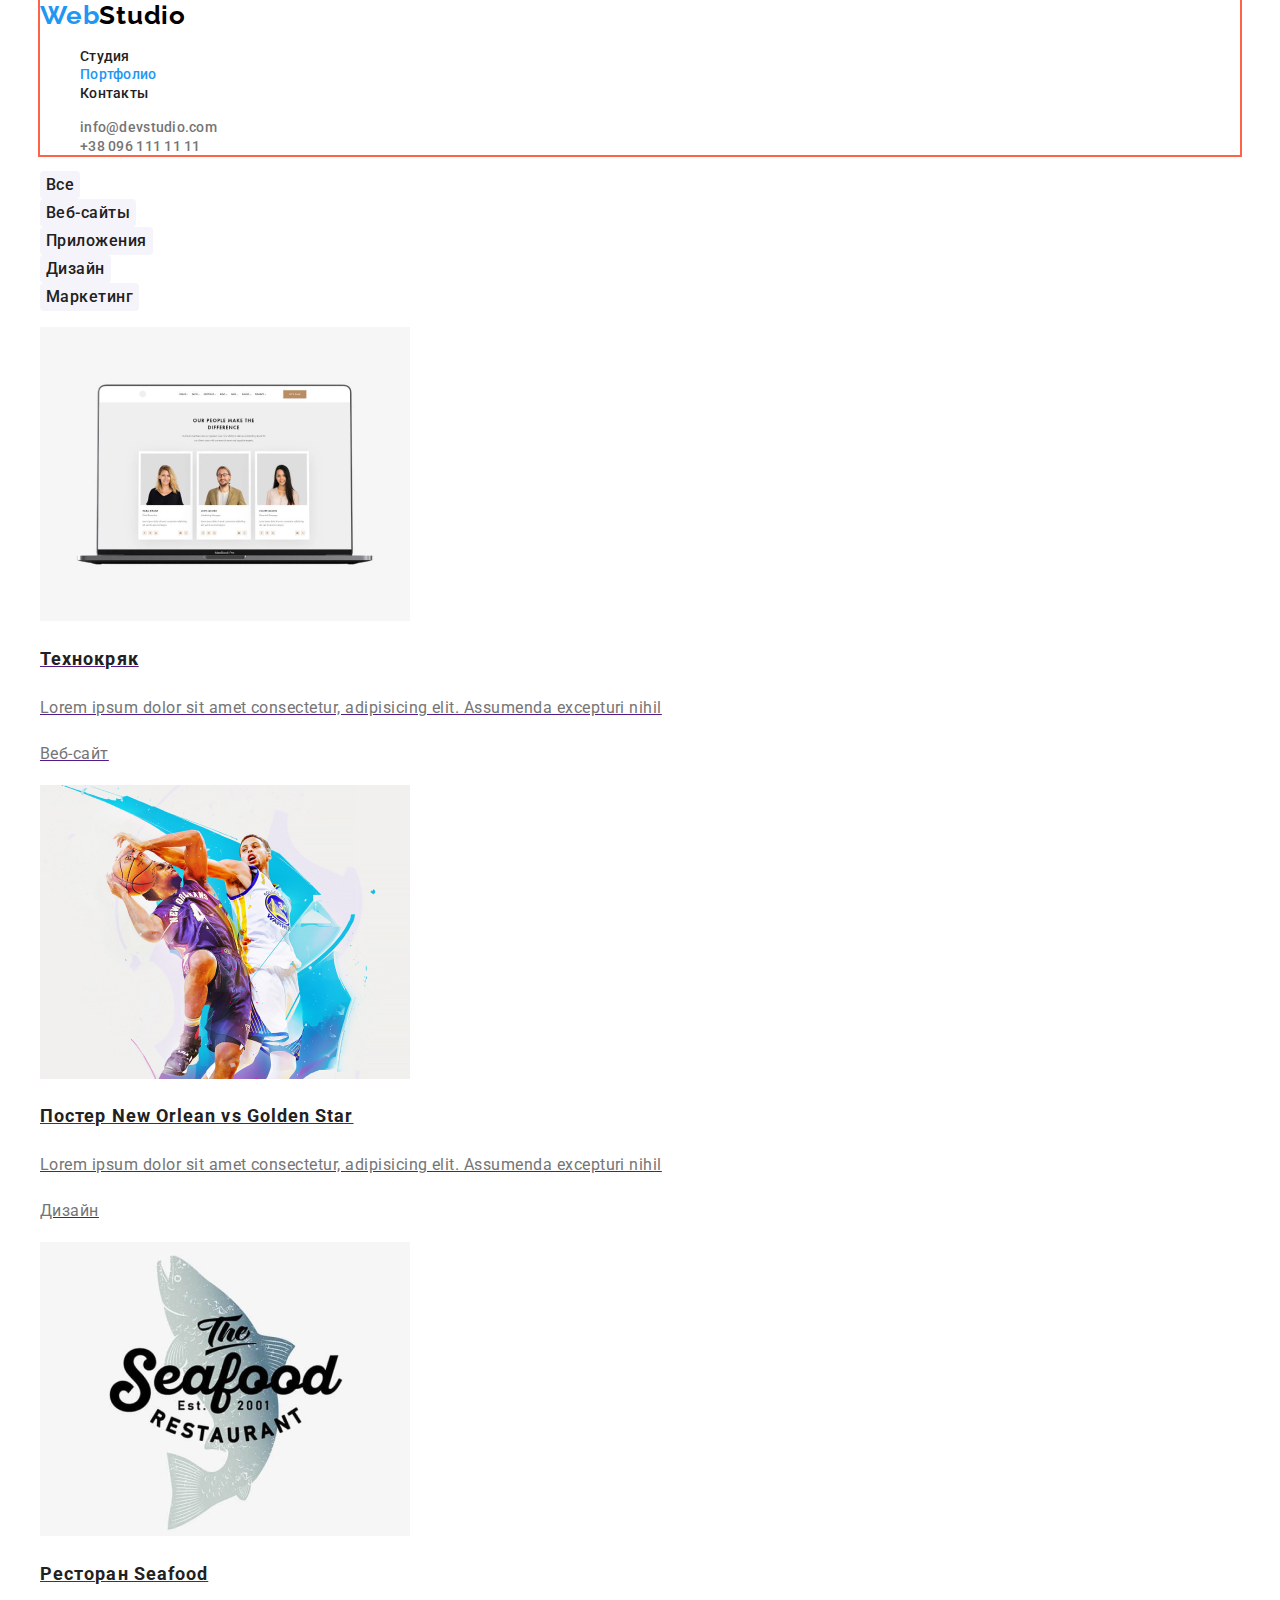
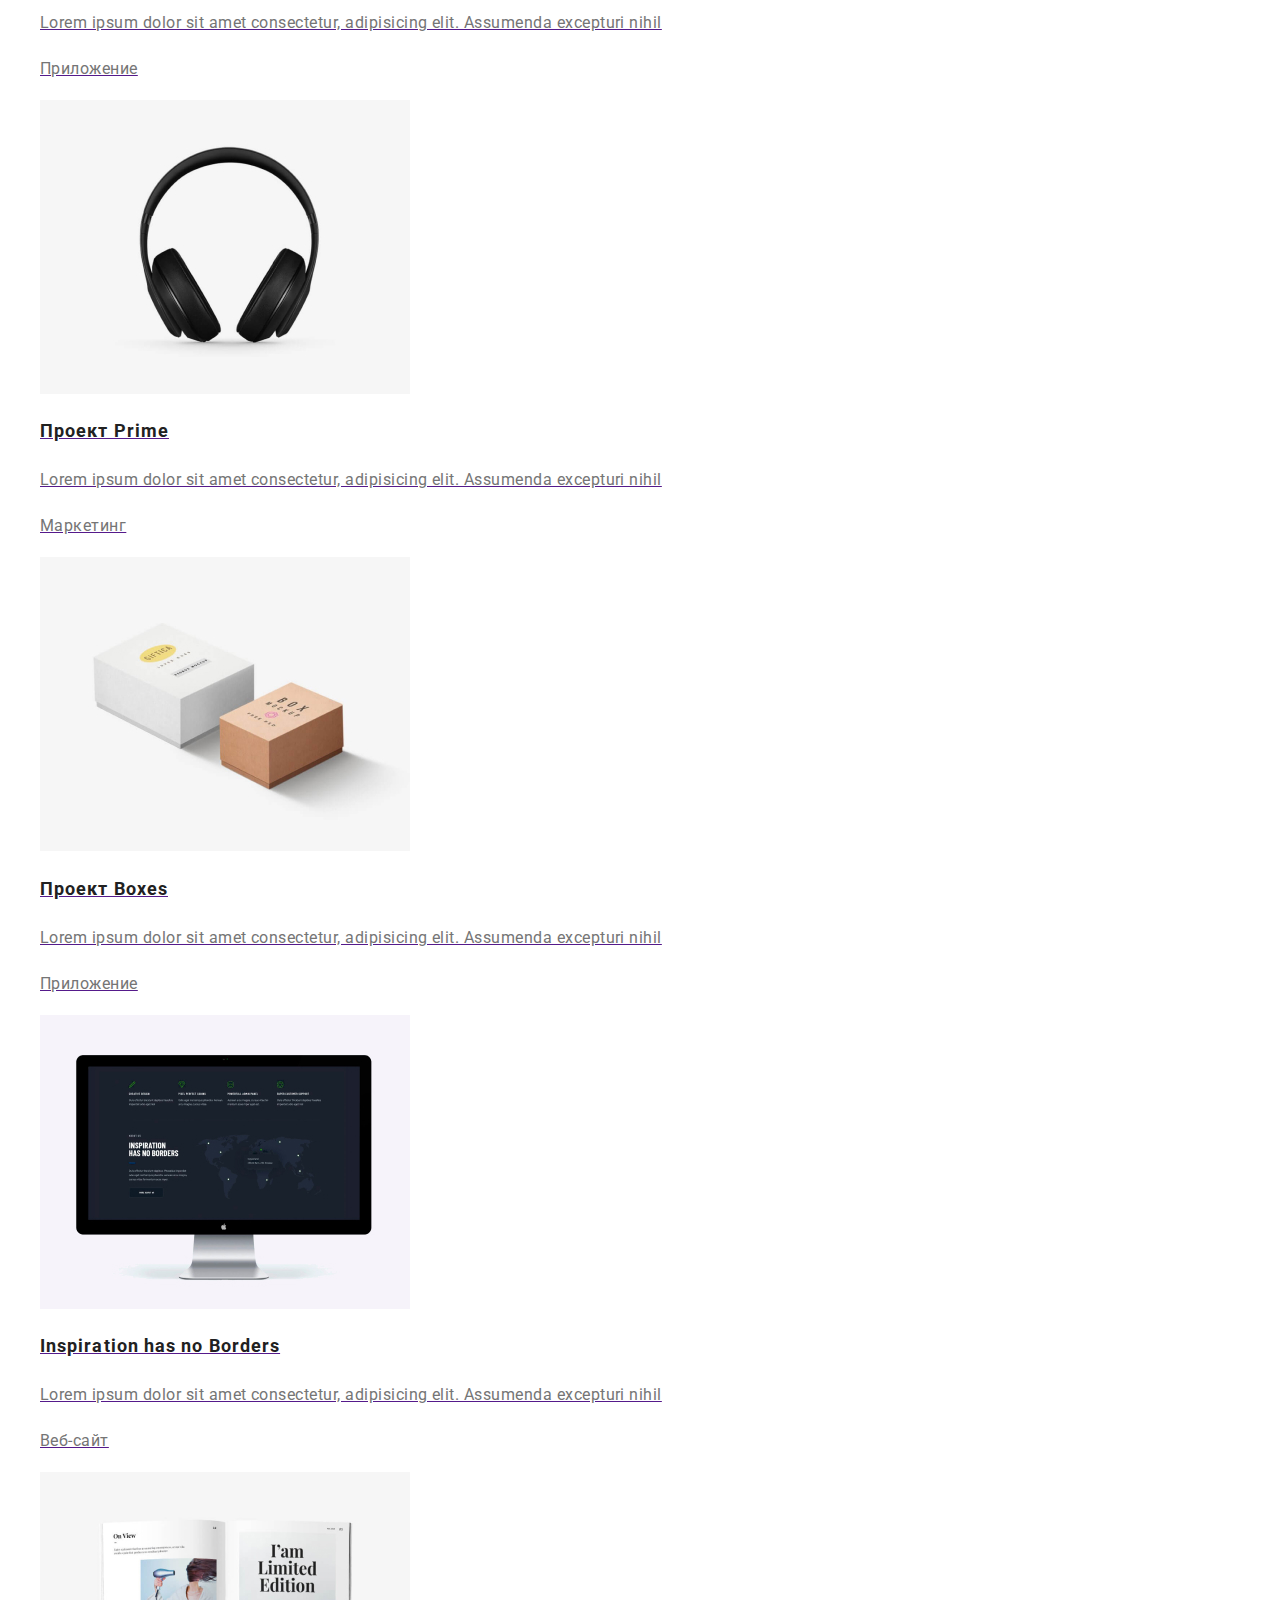
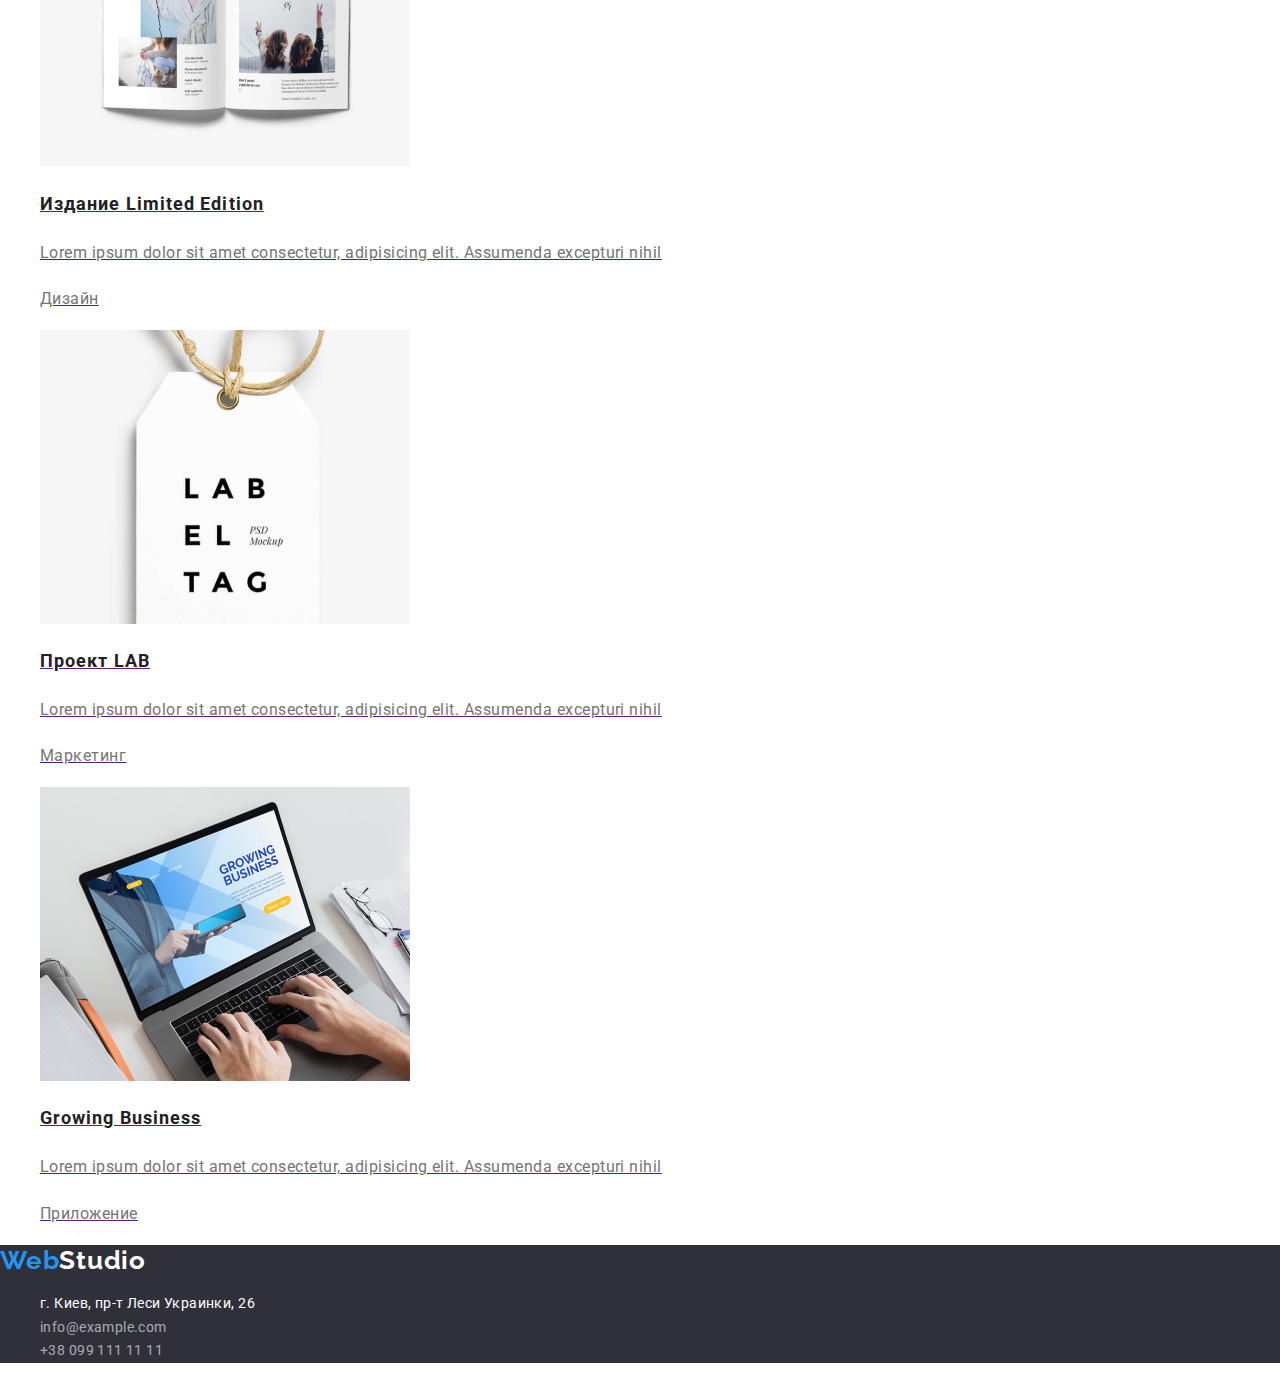
==== portfolio.html @ da09a13f "working" ====
<!DOCTYPE html>
<html lang="ru">
  <head>
    <meta charset="UTF-8" />
    <meta http-equiv="X-UA-Compatible" content="IE=edge" />
    <meta name="viewport" content="width=device-width, initial-scale=1.0" />
    <title>Document</title>
    <link rel="preconnect" href="https://fonts.googleapis.com">
    <link rel="preconnect" href="https://fonts.gstatic.com" crossorigin>
    <link href="https://fonts.googleapis.com/css2?family=Raleway:wght@700&family=Roboto:wght@400;500;700;900&display=swap" rel="stylesheet">
    <link rel="stylesheet" href="https://cdnjs.cloudflare.com/ajax/libs/modern-normalize/1.1.0/modern-normalize.min.css" />
    <link rel="stylesheet" href="./css/styles.css" />
  </head>
  <body>
    <!--Header-->
    <header class="page-header">
      <div class="container">
        <!--page navigation-->
        <nav class="navigation">
          <a href="#" lang="en" class="logo link list">Web<span class="logo-dark">Studio</span></a>
          <ul class="nav-list list">
            <li class="nav-item">
              <a class="nav-link link" href="./index.html">Студия</a>
            </li>
            <li class="nav-item">
              <a class="nav-link link-active link" href="./portfolio.html">Портфолио</a>
            </li>
            <li class="nav-item">
              <a class="nav-link link" href="#">Контакты</a>
            </li>
          </ul>
        </nav>
        <!--contacts info -->
        <ul class="header-contacts list">
          <li>
            <a class="header-link-mail link" href="mailto:info@devstudio.com">info@devstudio.com</a>
          </li>
          <li>
            <a class="header-link-phone link" href="tel:+380961111111">+38 096 111 11 11</a>
          </li>
        </ul>
      </div>
    </header>
    <main>
      <!-- Section filtr -->
      <section class="section-filter">
        <h1 hidden>Filter</h1>
        <ul class="filter-list list">
          <li>
            <button class="filter-btn" type="button">Все</button>
          </li>
          <li>
            <button class="filter-btn" type="button">Веб-сайты</button>
          </li>
          <li>
            <button class="filter-btn" type="button">Приложения</button>
          </li>
          <li>
            <button class="filter-btn" type="button">Дизайн</button>
          </li>
          <li>
            <button class="filter-btn" type="button">Маркетинг</button>
          </li>
        </ul>
        <!-- CONTENT -->
        <ul class="content-list list">
          <li class="content-item">
            <a href="">
              <img
              class="content-img"
              src="./images/./portfolio_img/technokriak_1.jpg"
              alt="Фото веб-сайта технокряк"
            />
            <h2 class="content-title">Технокряк</h2>
            <p class="content-text">Lorem ipsum dolor sit amet consectetur, adipisicing elit. Assumenda excepturi nihil</p>
            <p class="content-text">Веб-сайт</p>
            </a>
          </li>
          <li class="content-item">
            <a href="">
              <img
              class="content-img"
              src="./images/./portfolio_img/poster_new_oll_2.jpg"
              alt="Постер New Orlean vs Golden Sta"
            />
            <h2 class="content-title">Постер New Orlean vs Golden Star</h2>
            <p class="content-text">Lorem ipsum dolor sit amet consectetur, adipisicing elit. Assumenda excepturi nihil</p>
            <p class="content-text">Дизайн</p>
            </a>
          </li>
          <li class="content-item">
            <a href="">
              <img
              class="content-img"
              src="./images/./portfolio_img/seafood_3.jpg"
              alt="Ресторан Seafood"
            />
            <h2 class="content-title">Ресторан Seafood</h2>
            <p class="content-text">Lorem ipsum dolor sit amet consectetur, adipisicing elit. Assumenda excepturi nihil</p>
            <p class="content-text">Приложение</p>
            </a>
          </li>
          <li class="content-item">
            <a href="">
              <img
              class="content-img"
              src="./images/./portfolio_img/prime_4.jpg"
              alt="Фотография наушников"
            />
            <h2 class="content-title">Проект Prime</h2>
            <p class="content-text">Lorem ipsum dolor sit amet consectetur, adipisicing elit. Assumenda excepturi nihil</p>
            <p class="content-text">Маркетинг</p>
            </a>
          </li>
          <li class="content-item">
            <a href="">
              <img
              class="content-img"
              src="./images/./portfolio_img/boxes_5.jpg"
              alt="Фото коробок с надписями"
            />
            <h2 class="content-title">Проект Boxes</h2>
            <p class="content-text">Lorem ipsum dolor sit amet consectetur, adipisicing elit. Assumenda excepturi nihil</p>
            <p class="content-text">Приложение</p>
            </a>
          </li>
          <li class="content-item">
            <a href="">
              <img
              class="content-img"
              src="./images/./portfolio_img/no_borders_6.jpg"
              alt="Фото монитора"
            />
            <h2 class="content-title">Inspiration has no Borders</h2>
            <p class="content-text">Lorem ipsum dolor sit amet consectetur, adipisicing elit. Assumenda excepturi nihil</p>
            <p class="content-text">Веб-сайт</p>
            </a>
          </li>
          <li class="content-item">
            <a href="">
              <img
              class="content-img"
              src="./images/./portfolio_img/limied_editon7.jpg"
              alt="Фото открытой книги"
            />
            <h2 class="content-title">Издание Limited Edition</h2>
            <p class="content-text">Lorem ipsum dolor sit amet consectetur, adipisicing elit. Assumenda excepturi nihil</p>
            <p class="content-text">Дизайн</p>
            </a>
          </li>
          <li class="content-item">
            <a href="">
              <img
              class="content-img"
              src="./images/./portfolio_img/lab_8.jpg"
              alt="Фотография этикетки"
            />
            <h2 class="content-title">Проект LAB</h2>
            <p class="content-text">Lorem ipsum dolor sit amet consectetur, adipisicing elit. Assumenda excepturi nihil</p>
            <p class="content-text">Маркетинг</p>
            </a>
          </li>
          <li class="content-item">
            <a href="">
              <img
              class="content-img"
              src="./images/./portfolio_img/grow_bisn_9.jpg"
              alt="Фото открытого планшета"
            />
            <h2 class="content-title">Growing Business</h2>
            <p class="content-text">Lorem ipsum dolor sit amet consectetur, adipisicing elit. Assumenda excepturi nihil</p>
            <p class="content-text">Приложение</p>
            </a>
          </li>
        </ul>
      </section>
    </main>
    <!--Footer-->
    <footer class="page-footer">
      <a href="#" class="logo link list">Web<span class="logo-light">Studio</span></a>
      <address class="footer-addr">
        <ul class="footer-list list">
          <li class="footer-item">
            <a
              class="footer-link-location link"
              href="https://goo.gl/maps/vdUjSE2Tv6SdJSwDA"
              target="_blank"
              rel="noopener noreferrer"
              >г. Киев, пр-т Леси Украинки, 26
            </a>
          </li>
          <li class="footer-item">
            <a class="footer-link link" href="mailto:info@example.com">info@example.com</a>
          </li>
          <li class="footer-item">
            <a class="footer-link link" href="tel:+380991111111">+38 099 111 11 11</a>
          </li>
        </ul>
      </address>
    </footer>
  </body>
</html>
---- css/styles.css ----
/* цвет остовного текста color: #757575; */
/* вторичныу цвет текста color: #212121; */
/* color: #FFFFFF; */
/* акцент  color: #2196F3;*/
/* hover change #188CE8; */
/* background: #E5E5E5; */
/* second background lite: #F5F4FA; 
logo color dark color: #000000;
section background dark: #2F303A;
*/
:root{
    --primary-font-family:'Roboto', sans-serif;
    --secondary-font-family:'Raleway', sans-serif;
    --primary-font-weight: 400;
    --secondary-font-weight: 700;
    --accent-color: #2196F3;
    --btn-other-color: #188CE8;
    --main-p-color: #757575;
    --main-h-color:#212121;
    --main-white-color:#FFFFFF;
    --logo-dark-color:#000000;
    --main-bg-lite-color:#F5F4FA;
    --main-bg-dark-color:#2F303A;
    --box-shadow-filter:0px 3px 1px rgba(0, 0, 0, 0.1), 0px 1px 2px rgba(0, 0, 0, 0.08), 0px 2px 2px rgba(0, 0, 0, 0.12);
    --footer-link-col:rgba(255, 255, 255, 0.6);
    --hero-btn-box-shadow:rgba(0, 0, 0, 0.15);
    --primary-letter-spacing: 0.03em;
    --secondary-letter-spacing: 0.06em;

}

.list {
    list-style: none;
}

.link {
    text-decoration: none;
}
body{
    font-family:var(--primary-font-family);
    background-color: var(--main-white-color);
    color: var(--main-p-color);
}

/* ========================== HEADER================================ */
.container{
    width: 1200px;
    margin-left: auto;
    margin-right: auto;
    outline: 2px solid tomato;
}
.logo {
    font-family: var(--secondary-font-family);
    font-weight: var(--secondary-font-weight);
    font-size: 26px;
    line-height: 1.19;
    letter-spacing: var(--primary-letter-spacing);
    color: var(--accent-color);
}
.logo-dark {
    color: var(--logo-dark-color);
}
.nav-link, 
.header-link-phone,
.header-link-mail{
    font-weight: 500;
    font-size: 14px;
    line-height: 1.14;
    letter-spacing: 0.02em;
    color: var(--main-h-color);
}
.header-link-phone,
.header-link-mail{
    color: var(--main-p-color);
}
.nav-link:hover, 
.header-link-phone:hover, 
.header-link-mail:hover,
.nav-link:focus,
.header-link-phone:focus,
.header-link-mail:focus{
    color: var(--accent-color);
}


.link-active {
    color: var(--accent-color);
}

/* =================== /HEADER ================================= */

/* ======================== Section MAIN ========================= */
.hero {
    background: var(--main-bg-dark-color);
}
.main-title {
    font-weight: 900;
    font-size: 44px;
    line-height: 1.36;
    text-align: center;
    letter-spacing: var(--secondary-letter-spacing);
    text-transform: uppercase;
    color: var(--main-white-color);
}
.button{
    display: inline-block;
    min-width: 200px;
    font-family: inherit;
    font-weight: var(--secondary-font-weight);
    font-size: 16px;
    line-height: 1.88;
    cursor: pointer;
    display: flex;
    align-items: center;
    text-align: center;
    letter-spacing: var(--secondary-letter-spacing);
    box-shadow: var(--hero-btn-box-shadow);
    color: var(--main-white-color);
    background-color: var(--accent-color);
    border-radius: 4px;
    padding: 10px 32px;
    
}
.button:hover {
    background-color: var(--btn-other-color);
    color: var(--main-white-color);
}
/* ===================== /MAIN ====================================== */

/* =========================== FEATURES ============================== */
.feature-title{
    font-weight: var(--secondary-font-weight);
    font-size: 14px;
    line-height: 1.14;
    letter-spacing: var(--primary-letter-spacing);
    text-transform: uppercase;
    color: var(--main-h-color);
}
.feature-text,
.footer-link,
.footer-link-location{
    font-weight: var(--primary-font-weight);
    font-size: 14px;
    line-height: 1.71;
    letter-spacing: var(--primary-letter-spacing);
}
/* .feature-text{
    color: var(--main-p-color);
} */
/* =========================== /FEATURES ============================== */

/* ======================== WORK ======================================== */
.section-title{

        font-weight: var(--secondary-font-weight);
        font-size: 36px;
        line-height: 1.17;
        text-align: center;
        letter-spacing: var(--primary-letter-spacing);
        color: var(--main-h-color);
}
/* ======================== /WORK ======================================== */

/* ======================== TEAM ========================================== */
.section-team{
    background: var(--main-bg-lite-color);
}
.team-title{
    font-weight: 500;
    font-size: 16px;
    line-height: 1.19;
    text-align: center;
    letter-spacing: var(--primary-letter-spacing);
    color: var(--main-h-color);
}
.team-text{
    font-weight: var(--primary-font-weight);
    font-size: 16px;
    line-height: 1.19;
    text-align: center;
    letter-spacing: var(--primary-letter-spacing);
    /* color: var(--main-p-color); */
}

/* ======================== /TEAM ========================================== */

/* ============================= FOOTER ========================= */
.page-footer {
    background: var(--main-bg-dark-color);
}
.footer-item{
    font-style: normal
}
.footer-link{
    color: var(--footer-link-col)
}
.logo-light, 
.footer-link-location{
    color: var(--main-white-color)
}

.footer-link:hover,
.footer-link:focus{
    color: var(--accent-color);
}
/* ============================= /FOOTER ========================= */

/* ============================= PORTFOLIO html ====================== */
/* ====  filter ==== */
.filter-btn {
    font-family: inherit;
    font-weight: 500;
    font-size: 16px;
    line-height: 1.63;
    text-align: center;
    letter-spacing: var(--primary-letter-spacing);
    color: var(--main-h-color);
    border: none;
    background: var(--main-bg-lite-color);
    border-radius: 4px;
    cursor: pointer;
}
.filter-btn:hover,
.filter-btn:focus{
    background-color: var(--accent-color);
    box-shadow: var(--box-shadow-filter);
    border-radius: 4px;
    color: var(--main-white-color);
}
/* ===== /filter ====-=== */
/* ====== Content =======*/
.content-title{
    font-weight: var(--secondary-font-weight);
    font-size: 18px;
    line-height: 2;
    letter-spacing: 0.06em;
    color: var(--main-h-color);
}
.content-text{
    font-weight: var(--primary-font-weight);
    font-size: 16px;
    line-height: 1.88;
    letter-spacing: var(--primary-letter-spacing);
    color: var(--main-p-color);
}
/* ====== /Content =======*/
/* ============================= /PORTFOLIO html ====================== */
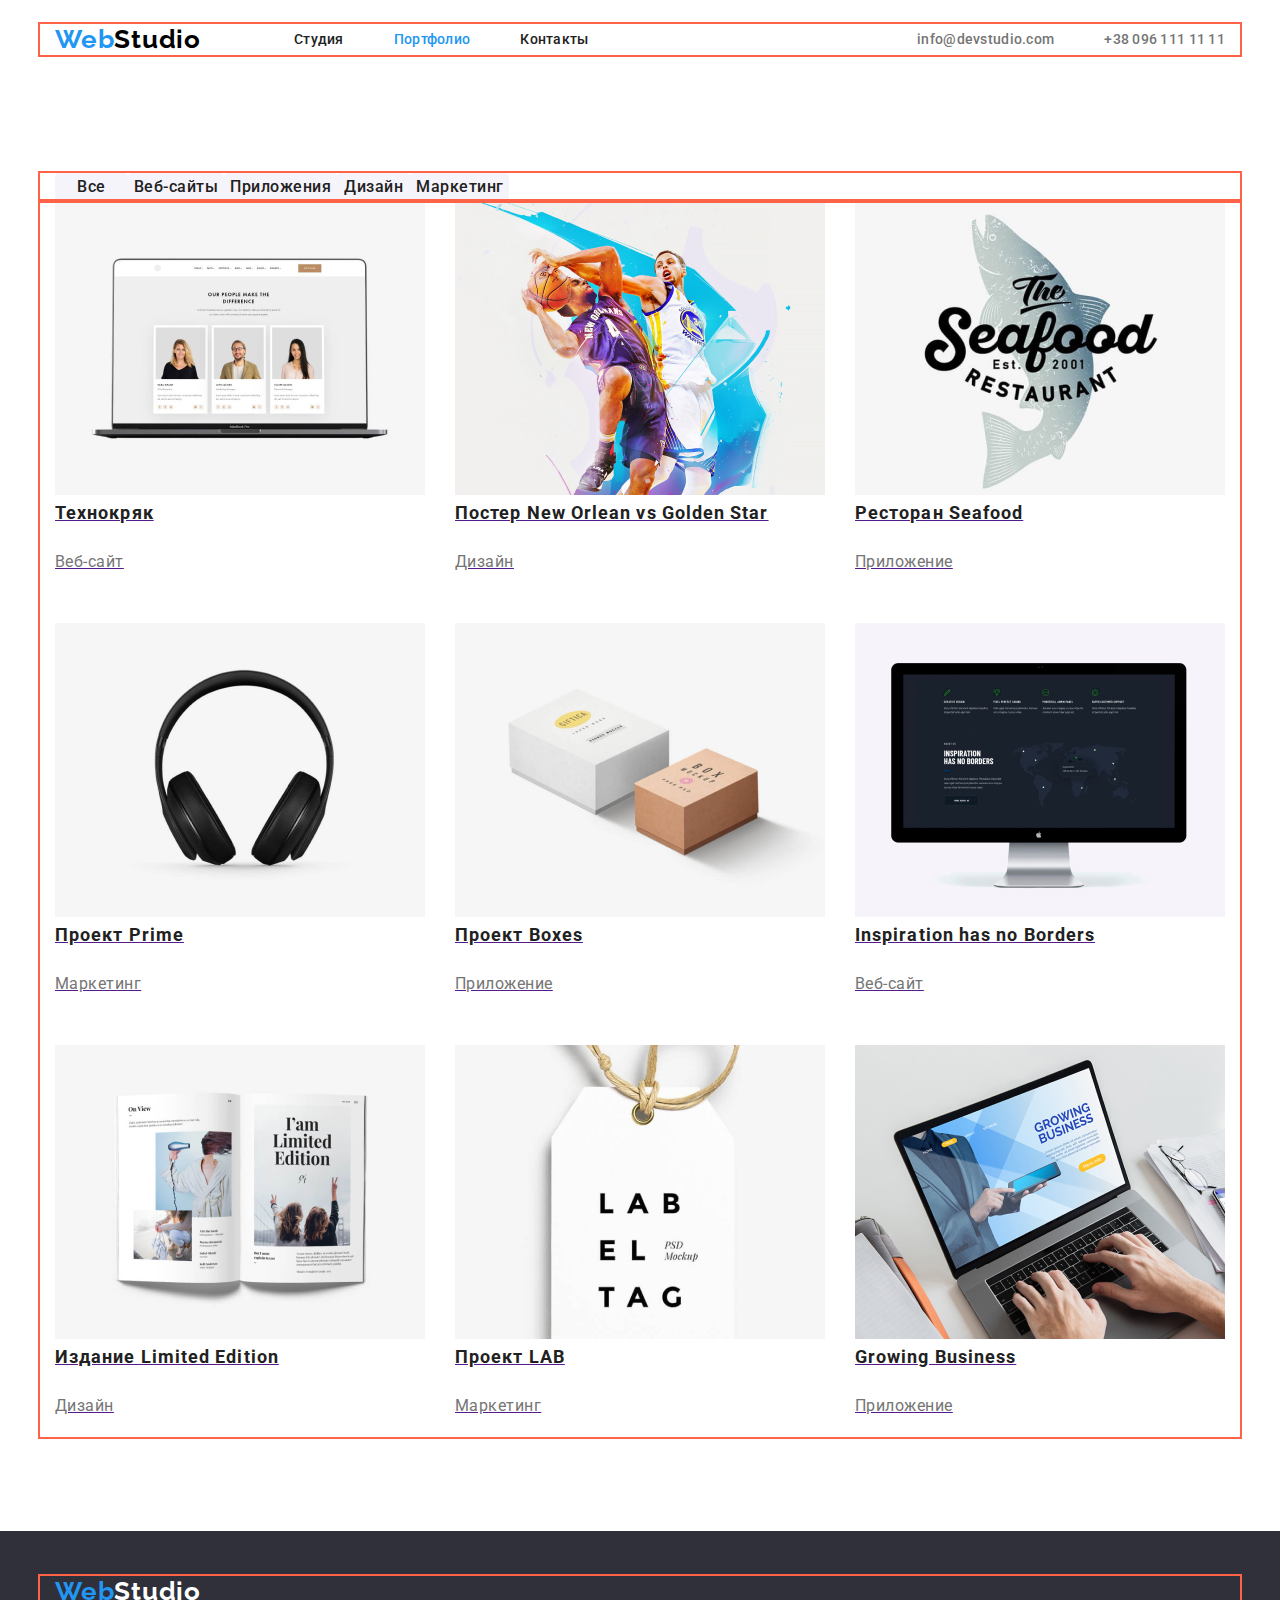
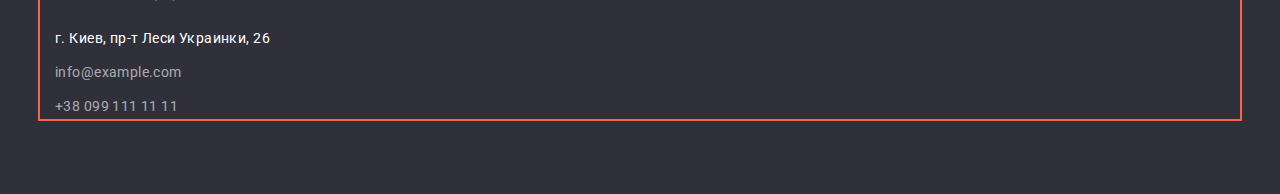
==== commit ff82870e: "fixing lot buggs" ====
--- a/portfolio.html
+++ b/portfolio.html
@@ -14,8 +14,7 @@
   <body>
     <!--Header-->
     <header class="page-header">
-      <div class="container">
-        <!--page navigation-->
+      <div class="container page-header-container"><!--page navigation-->
         <nav class="navigation">
           <a href="#" lang="en" class="logo link list">Web<span class="logo-dark">Studio</span></a>
           <ul class="nav-list list">
@@ -41,162 +40,160 @@
         </ul>
       </div>
     </header>
+    <!-- MAIN SECTION -->
     <main>
       <!-- Section filtr -->
-      <section class="section-filter">
-        <h1 hidden>Filter</h1>
-        <ul class="filter-list list">
-          <li>
-            <button class="filter-btn" type="button">Все</button>
-          </li>
-          <li>
-            <button class="filter-btn" type="button">Веб-сайты</button>
-          </li>
-          <li>
-            <button class="filter-btn" type="button">Приложения</button>
-          </li>
-          <li>
-            <button class="filter-btn" type="button">Дизайн</button>
-          </li>
-          <li>
-            <button class="filter-btn" type="button">Маркетинг</button>
-          </li>
-        </ul>
+      <section class="section-filter section">
+        <div class="container">
+          <h1 class="visually-hidden">Filter</h1>
+          <ul class="filter-list list">
+            <li class="filter-item">
+              <button class="filter-btn" type="button">Все</button>
+            </li>
+            <li class="filter-item">
+              <button class="filter-btn" type="button">Веб-сайты</button>
+            </li>
+            <li class="filter-item">
+              <button class="filter-btn" type="button">Приложения</button>
+            </li>
+            <li class="filter-item">
+              <button class="filter-btn" type="button">Дизайн</button>
+            </li>
+            <li class="filter-item">
+              <button class="filter-btn" type="button">Маркетинг</button>
+            </li>
+          </ul>
+        </div>
         <!-- CONTENT -->
-        <ul class="content-list list">
-          <li class="content-item">
-            <a href="">
-              <img
-              class="content-img"
-              src="./images/./portfolio_img/technokriak_1.jpg"
-              alt="Фото веб-сайта технокряк"
-            />
-            <h2 class="content-title">Технокряк</h2>
-            <p class="content-text">Lorem ipsum dolor sit amet consectetur, adipisicing elit. Assumenda excepturi nihil</p>
-            <p class="content-text">Веб-сайт</p>
-            </a>
-          </li>
-          <li class="content-item">
-            <a href="">
-              <img
-              class="content-img"
-              src="./images/./portfolio_img/poster_new_oll_2.jpg"
-              alt="Постер New Orlean vs Golden Sta"
-            />
-            <h2 class="content-title">Постер New Orlean vs Golden Star</h2>
-            <p class="content-text">Lorem ipsum dolor sit amet consectetur, adipisicing elit. Assumenda excepturi nihil</p>
-            <p class="content-text">Дизайн</p>
-            </a>
-          </li>
-          <li class="content-item">
-            <a href="">
-              <img
-              class="content-img"
-              src="./images/./portfolio_img/seafood_3.jpg"
-              alt="Ресторан Seafood"
-            />
-            <h2 class="content-title">Ресторан Seafood</h2>
-            <p class="content-text">Lorem ipsum dolor sit amet consectetur, adipisicing elit. Assumenda excepturi nihil</p>
-            <p class="content-text">Приложение</p>
-            </a>
-          </li>
-          <li class="content-item">
-            <a href="">
-              <img
-              class="content-img"
-              src="./images/./portfolio_img/prime_4.jpg"
-              alt="Фотография наушников"
-            />
-            <h2 class="content-title">Проект Prime</h2>
-            <p class="content-text">Lorem ipsum dolor sit amet consectetur, adipisicing elit. Assumenda excepturi nihil</p>
-            <p class="content-text">Маркетинг</p>
-            </a>
-          </li>
-          <li class="content-item">
-            <a href="">
-              <img
-              class="content-img"
-              src="./images/./portfolio_img/boxes_5.jpg"
-              alt="Фото коробок с надписями"
-            />
-            <h2 class="content-title">Проект Boxes</h2>
-            <p class="content-text">Lorem ipsum dolor sit amet consectetur, adipisicing elit. Assumenda excepturi nihil</p>
-            <p class="content-text">Приложение</p>
-            </a>
-          </li>
-          <li class="content-item">
-            <a href="">
-              <img
-              class="content-img"
-              src="./images/./portfolio_img/no_borders_6.jpg"
-              alt="Фото монитора"
-            />
-            <h2 class="content-title">Inspiration has no Borders</h2>
-            <p class="content-text">Lorem ipsum dolor sit amet consectetur, adipisicing elit. Assumenda excepturi nihil</p>
-            <p class="content-text">Веб-сайт</p>
-            </a>
-          </li>
-          <li class="content-item">
-            <a href="">
-              <img
-              class="content-img"
-              src="./images/./portfolio_img/limied_editon7.jpg"
-              alt="Фото открытой книги"
-            />
-            <h2 class="content-title">Издание Limited Edition</h2>
-            <p class="content-text">Lorem ipsum dolor sit amet consectetur, adipisicing elit. Assumenda excepturi nihil</p>
-            <p class="content-text">Дизайн</p>
-            </a>
-          </li>
-          <li class="content-item">
-            <a href="">
-              <img
-              class="content-img"
-              src="./images/./portfolio_img/lab_8.jpg"
-              alt="Фотография этикетки"
-            />
-            <h2 class="content-title">Проект LAB</h2>
-            <p class="content-text">Lorem ipsum dolor sit amet consectetur, adipisicing elit. Assumenda excepturi nihil</p>
-            <p class="content-text">Маркетинг</p>
-            </a>
-          </li>
-          <li class="content-item">
-            <a href="">
-              <img
-              class="content-img"
-              src="./images/./portfolio_img/grow_bisn_9.jpg"
-              alt="Фото открытого планшета"
-            />
-            <h2 class="content-title">Growing Business</h2>
-            <p class="content-text">Lorem ipsum dolor sit amet consectetur, adipisicing elit. Assumenda excepturi nihil</p>
-            <p class="content-text">Приложение</p>
-            </a>
-          </li>
-        </ul>
+        <div class="container">
+          <ul class="content-list list">
+            <li class="content-item">
+              <a href="">
+                <img
+                class="content-img"
+                src="./images/./portfolio_img/technokriak_1.jpg"
+                alt="Фото веб-сайта технокряк"
+              />
+              <h2 class="content-title">Технокряк</h2>
+              <p class="content-text">Веб-сайт</p>
+              </a>
+            </li>
+            <li class="content-item">
+              <a href="">
+                <img
+                class="content-img"
+                src="./images/./portfolio_img/poster_new_oll_2.jpg"
+                alt="Постер New Orlean vs Golden Sta"
+              />
+              <h2 class="content-title">Постер New Orlean vs Golden Star</h2>
+              <p class="content-text">Дизайн</p>
+              </a>
+            </li>
+            <li class="content-item">
+              <a href="">
+                <img
+                class="content-img"
+                src="./images/./portfolio_img/seafood_3.jpg"
+                alt="Ресторан Seafood"
+              />
+              <h2 class="content-title">Ресторан Seafood</h2>
+              <p class="content-text">Приложение</p>
+              </a>
+            </li>
+            <li class="content-item">
+              <a href="">
+                <img
+                class="content-img"
+                src="./images/./portfolio_img/prime_4.jpg"
+                alt="Фотография наушников"
+              />
+              <h2 class="content-title">Проект Prime</h2>
+              <p class="content-text">Маркетинг</p>
+              </a>
+            </li>
+            <li class="content-item">
+              <a href="">
+                <img
+                class="content-img"
+                src="./images/./portfolio_img/boxes_5.jpg"
+                alt="Фото коробок с надписями"
+              />
+              <h2 class="content-title">Проект Boxes</h2>
+              <p class="content-text">Приложение</p>
+              </a>
+            </li>
+            <li class="content-item">
+              <a href="">
+                <img
+                class="content-img"
+                src="./images/./portfolio_img/no_borders_6.jpg"
+                alt="Фото монитора"
+              />
+              <h2 class="content-title">Inspiration has no Borders</h2>
+              <p class="content-text">Веб-сайт</p>
+              </a>
+            </li>
+            <li class="content-item">
+              <a href="">
+                <img
+                class="content-img"
+                src="./images/./portfolio_img/limied_editon7.jpg"
+                alt="Фото открытой книги"
+              />
+              <h2 class="content-title">Издание Limited Edition</h2>
+              <p class="content-text">Дизайн</p>
+              </a>
+            </li>
+            <li class="content-item">
+              <a href="">
+                <img
+                class="content-img"
+                src="./images/./portfolio_img/lab_8.jpg"
+                alt="Фотография этикетки"
+              />
+              <h2 class="content-title">Проект LAB</h2>
+              <p class="content-text">Маркетинг</p>
+              </a>
+            </li>
+            <li class="content-item">
+              <a href="">
+                <img
+                class="content-img"
+                src="./images/./portfolio_img/grow_bisn_9.jpg"
+                alt="Фото открытого планшета"
+              />
+              <h2 class="content-title">Growing Business</h2>
+              <p class="content-text">Приложение</p>
+              </a>
+            </li>
+          </ul>
+        </div>
       </section>
     </main>
     <!--Footer-->
     <footer class="page-footer">
-      <a href="#" class="logo link list">Web<span class="logo-light">Studio</span></a>
-      <address class="footer-addr">
-        <ul class="footer-list list">
-          <li class="footer-item">
-            <a
-              class="footer-link-location link"
-              href="https://goo.gl/maps/vdUjSE2Tv6SdJSwDA"
-              target="_blank"
-              rel="noopener noreferrer"
-              >г. Киев, пр-т Леси Украинки, 26
-            </a>
-          </li>
-          <li class="footer-item">
-            <a class="footer-link link" href="mailto:info@example.com">info@example.com</a>
-          </li>
-          <li class="footer-item">
-            <a class="footer-link link" href="tel:+380991111111">+38 099 111 11 11</a>
-          </li>
-        </ul>
-      </address>
+      <div class="container">
+        <a href="#" class="logo link list logo-footer">Web<span class="logo-light">Studio</span></a>
+        <address class="footer-addr">
+          <ul class="footer-list list">
+            <li class="footer-item">
+              <a
+                class="footer-link-location link"
+                href="https://goo.gl/maps/vdUjSE2Tv6SdJSwDA"
+                target="_blank"
+                rel="noopener noreferrer"
+                >г. Киев, пр-т Леси Украинки, 26
+              </a>
+            </li>
+            <li class="footer-item">
+              <a class="footer-link link" href="mailto:info@example.com">info@example.com</a>
+            </li>
+            <li class="footer-item">
+              <a class="footer-link link" href="tel:+380991111111">+38 099 111 11 11</a>
+            </li>
+          </ul>
+        </address>
+      </div>
     </footer>
   </body>
 </html>
--- a/css/styles.css
+++ b/css/styles.css
@@ -32,6 +32,24 @@
 .list {
     list-style: none;
 }
+h1,
+h2,
+h3
+p{
+    margin-top: 0px;
+    margin-bottom: 0px;
+}
+ul,
+ol{
+    margin-top: 0px;
+    margin-bottom: 0px;
+    padding-left: 0px;
+}
+img{
+    display: block;
+    max-width: 100%;
+    height: auto;
+}
 
 .link {
     text-decoration: none;
@@ -41,13 +59,48 @@
     background-color: var(--main-white-color);
     color: var(--main-p-color);
 }
+.visually-hidden { 
+    position: absolute; 
+    width: 1px; 
+    height: 1px; 
+    margin: -1px; 
+    border: 0; 
+    padding: 0; 
+    white-space: nowrap; 
+    clip-path: inset(100%); 
+    clip: rect(0 0 0 0); 
+    overflow: hidden; 
+    } 
 
 /* ========================== HEADER================================ */
 .container{
     width: 1200px;
     margin-left: auto;
     margin-right: auto;
+    padding-left: 15px;
+    padding-right: 15px;
+
     outline: 2px solid tomato;
+}
+.page-header{
+    padding-top: 24px;
+    padding-bottom: 24px;
+}
+.page-header-container{
+    display: flex;
+    align-items: center;
+    
+}
+.navigation{
+    display: flex;
+    align-items: center;
+}
+.nav-list{
+    display: flex;
+}
+.header-contacts{
+    display: flex;
+    margin-left: auto;
 }
 .logo {
     font-family: var(--secondary-font-family);
@@ -56,10 +109,18 @@
     line-height: 1.19;
     letter-spacing: var(--primary-letter-spacing);
     color: var(--accent-color);
+    margin-right: 93px;
 }
 .logo-dark {
     color: var(--logo-dark-color);
 }
+.nav-item:not(:last-child){
+    margin-right: 50px;
+}
+.header-link-mail{
+    margin-right: 50px;
+}
+
 .nav-link, 
 .header-link-phone,
 .header-link-mail{
@@ -82,35 +143,43 @@
     color: var(--accent-color);
 }
 
-
 .link-active {
     color: var(--accent-color);
 }
-
+.section{
+    padding-top: 94px;
+    padding-bottom: 94px
+}
 /* =================== /HEADER ================================= */
 
 /* ======================== Section MAIN ========================= */
+/* ============= HERO ================ */
 .hero {
     background: var(--main-bg-dark-color);
-}
+    padding-top: 200px;
+    padding-bottom: 200px;
+    text-align: center;
+}
+
 .main-title {
+    width: 700px;
+    margin-top: 0px;
+    margin-bottom: 30px;
     font-weight: 900;
     font-size: 44px;
     line-height: 1.36;
-    text-align: center;
     letter-spacing: var(--secondary-letter-spacing);
     text-transform: uppercase;
     color: var(--main-white-color);
 }
 .button{
-    display: inline-block;
     min-width: 200px;
     font-family: inherit;
     font-weight: var(--secondary-font-weight);
     font-size: 16px;
     line-height: 1.88;
     cursor: pointer;
-    display: flex;
+    display: inline-block;
     align-items: center;
     text-align: center;
     letter-spacing: var(--secondary-letter-spacing);
@@ -119,16 +188,18 @@
     background-color: var(--accent-color);
     border-radius: 4px;
     padding: 10px 32px;
-    
+    border: 1px solid transparent;
 }
 .button:hover {
     background-color: var(--btn-other-color);
     color: var(--main-white-color);
 }
-/* ===================== /MAIN ====================================== */
+
 
 /* =========================== FEATURES ============================== */
 .feature-title{
+    margin-top: 0px;
+    margin-bottom: 10px;
     font-weight: var(--secondary-font-weight);
     font-size: 14px;
     line-height: 1.14;
@@ -143,21 +214,49 @@
     font-size: 14px;
     line-height: 1.71;
     letter-spacing: var(--primary-letter-spacing);
-}
-/* .feature-text{
-    color: var(--main-p-color);
-} */
+    margin-top: 0px;
+}
+.feature-list{
+    display: flex;
+
+    /* ===!!!!!!! NOT WORKING!!!! ======== */
+    /* flex-wrap: wrap;  */
+    
+}
+
+.feature-item:not(:nth-child(4n)){
+    margin-right: 30px;
+}
+.feature-item:not(:nth-last-child(-n+4)){
+    margin-bottom: 30px;
+}
+
+
 /* =========================== /FEATURES ============================== */
 
 /* ======================== WORK ======================================== */
+.work-list{
+    display: flex;
+    flex-wrap: wrap;
+}
+.work-item:not(:nth-child(3n)){
+    margin-right: 30px;
+}
+.work-item:not(:nth-last-child(-n+3)){
+    margin-bottom: 30px;
+}
+
 .section-title{
-
         font-weight: var(--secondary-font-weight);
         font-size: 36px;
         line-height: 1.17;
         text-align: center;
         letter-spacing: var(--primary-letter-spacing);
         color: var(--main-h-color);
+        margin-bottom: 50px;
+}
+.section-work{
+    padding-top: 0;
 }
 /* ======================== /WORK ======================================== */
 
@@ -165,6 +264,25 @@
 .section-team{
     background: var(--main-bg-lite-color);
 }
+.team-list{
+    display: flex;
+    flex-wrap: wrap;
+
+    /* margin-left: -30px;
+    margin-top: -30px; */
+}
+.team-item:not(:nth-child(4n)){
+    margin-right: 30px;
+}
+.team-item:not(:nth-last-child(-n+4)){
+    margin-bottom: 30px;
+}
+/* .team-item{
+    margin-left: 30px;
+    margin-top: 30px;
+} */
+
+
 .team-title{
     font-weight: 500;
     font-size: 16px;
@@ -183,13 +301,25 @@
 }
 
 /* ======================== /TEAM ========================================== */
+/* ===================== /MAIN ====================================== */
 
 /* ============================= FOOTER ========================= */
 .page-footer {
     background: var(--main-bg-dark-color);
+    padding-top: 45px;
+    padding-bottom: 75px;
+
+}
+.logo-footer{
+    display: inline-block;
+    margin-right: 0;
+    margin-bottom: 20px;
 }
 .footer-item{
-    font-style: normal
+    font-style: normal;
+}
+.footer-item:not(:last-child){
+    margin-bottom: 10px;
 }
 .footer-link{
     color: var(--footer-link-col)
@@ -207,7 +337,15 @@
 
 /* ============================= PORTFOLIO html ====================== */
 /* ====  filter ==== */
+.filter-list{
+    display: flex;
+    
+}
+.filter-item{
+    align-items: center;
+}
 .filter-btn {
+    min-width: 73px;
     font-family: inherit;
     font-weight: 500;
     font-size: 16px;
@@ -219,7 +357,11 @@
     background: var(--main-bg-lite-color);
     border-radius: 4px;
     cursor: pointer;
-}
+
+    display: inline-block;
+    align-items: center;
+}
+
 .filter-btn:hover,
 .filter-btn:focus{
     background-color: var(--accent-color);
@@ -229,6 +371,17 @@
 }
 /* ===== /filter ====-=== */
 /* ====== Content =======*/
+.content-list{
+    display: flex;
+    flex-wrap: wrap;
+}
+.content-item:not(:nth-child(3n)){
+    margin-right: 30px;
+}
+.content-item:not(:nth-last-child(-n+3)){
+    margin-bottom: 30px;
+}
+
 .content-title{
     font-weight: var(--secondary-font-weight);
     font-size: 18px;
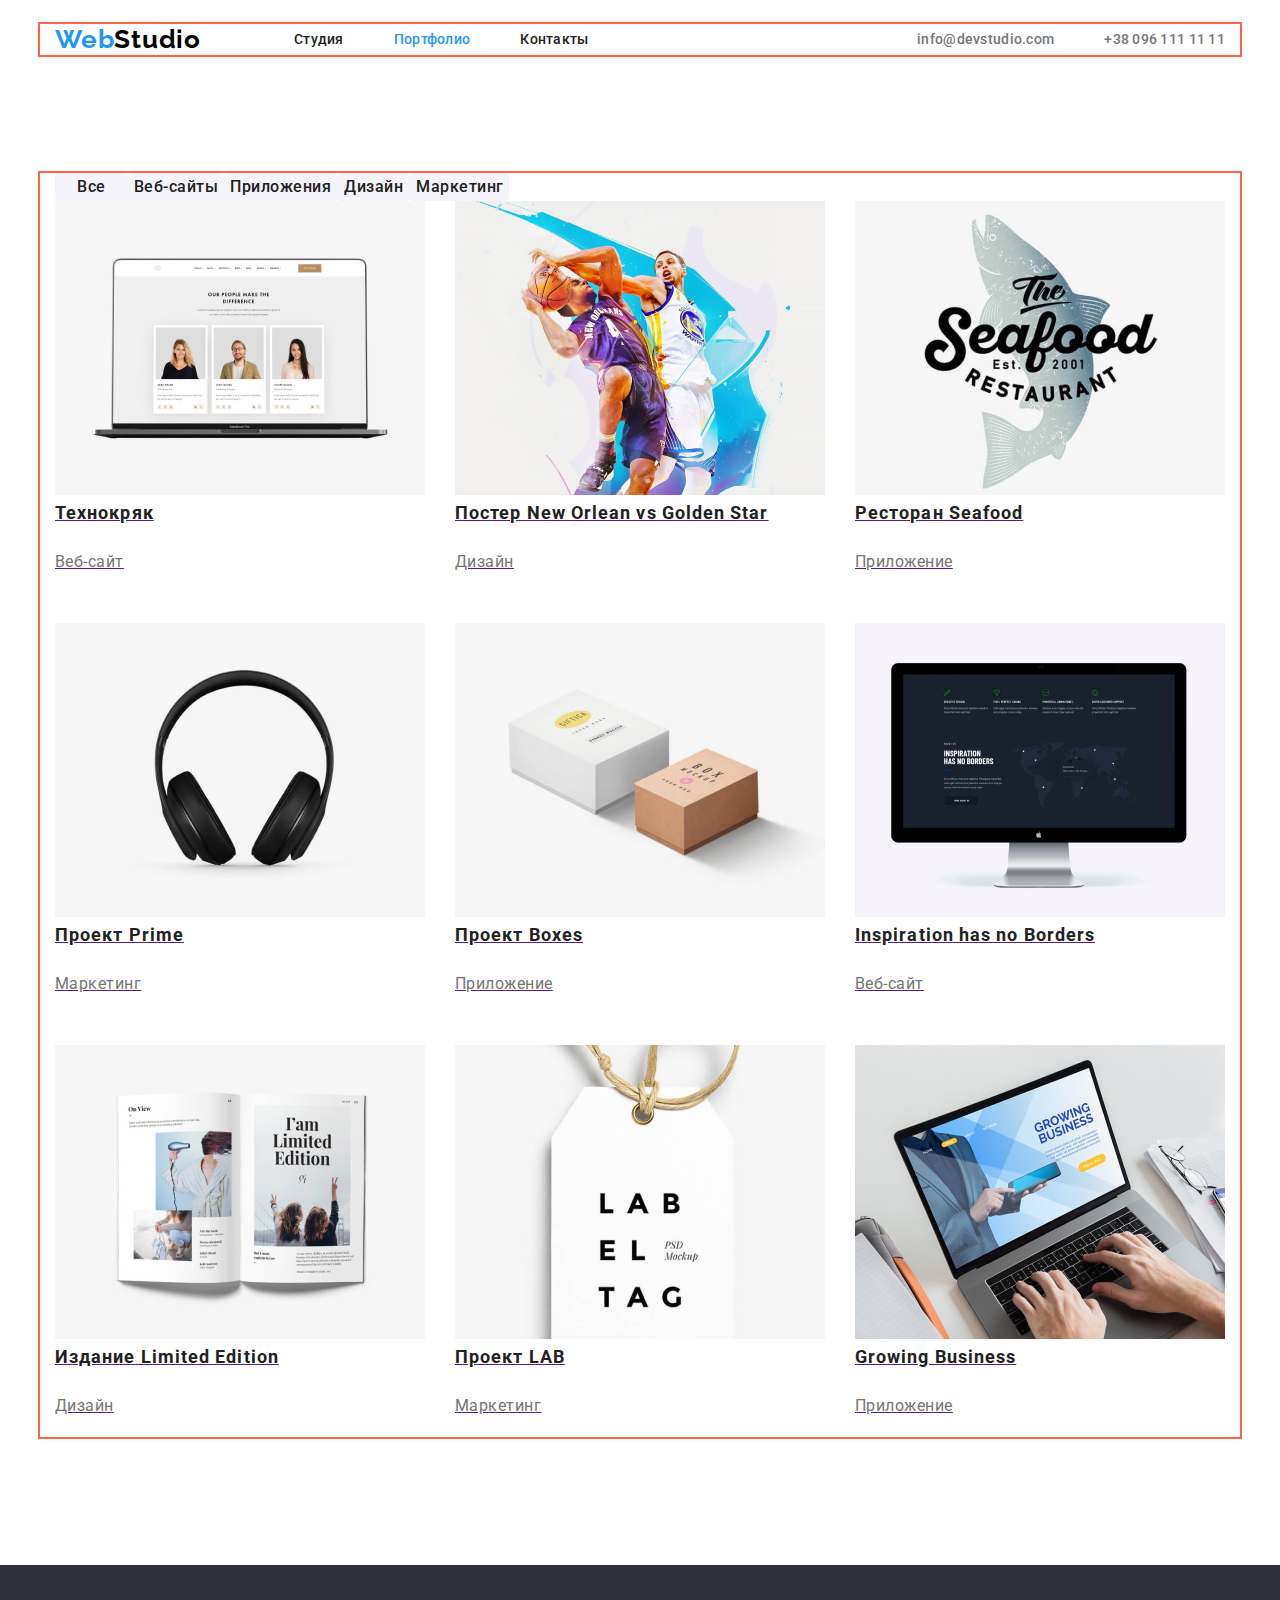
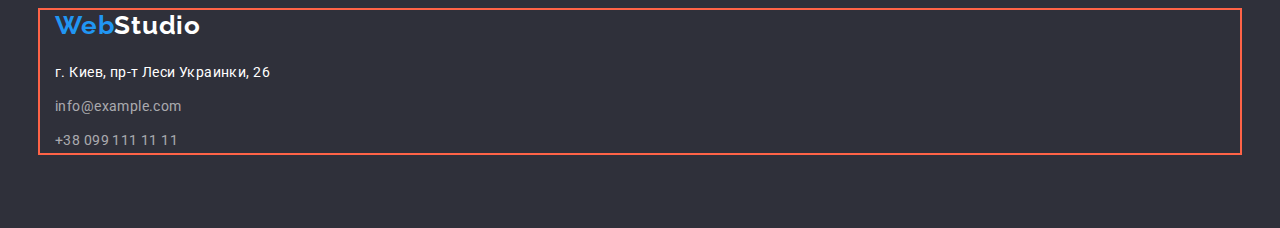
==== commit 13cdc7dd: "done" ====
--- a/portfolio.html
+++ b/portfolio.html
@@ -63,9 +63,7 @@
               <button class="filter-btn" type="button">Маркетинг</button>
             </li>
           </ul>
-        </div>
-        <!-- CONTENT -->
-        <div class="container">
+          <!-- CONTENT -->
           <ul class="content-list list">
             <li class="content-item">
               <a href="">
--- a/css/styles.css
+++ b/css/styles.css
@@ -337,6 +337,7 @@
 
 /* ============================= PORTFOLIO html ====================== */
 /* ====  filter ==== */
+
 .filter-list{
     display: flex;
     
@@ -374,6 +375,8 @@
 .content-list{
     display: flex;
     flex-wrap: wrap;
+    /* ===== Not working ===== */
+    margin-bottom: 34px;
 }
 .content-item:not(:nth-child(3n)){
     margin-right: 30px;
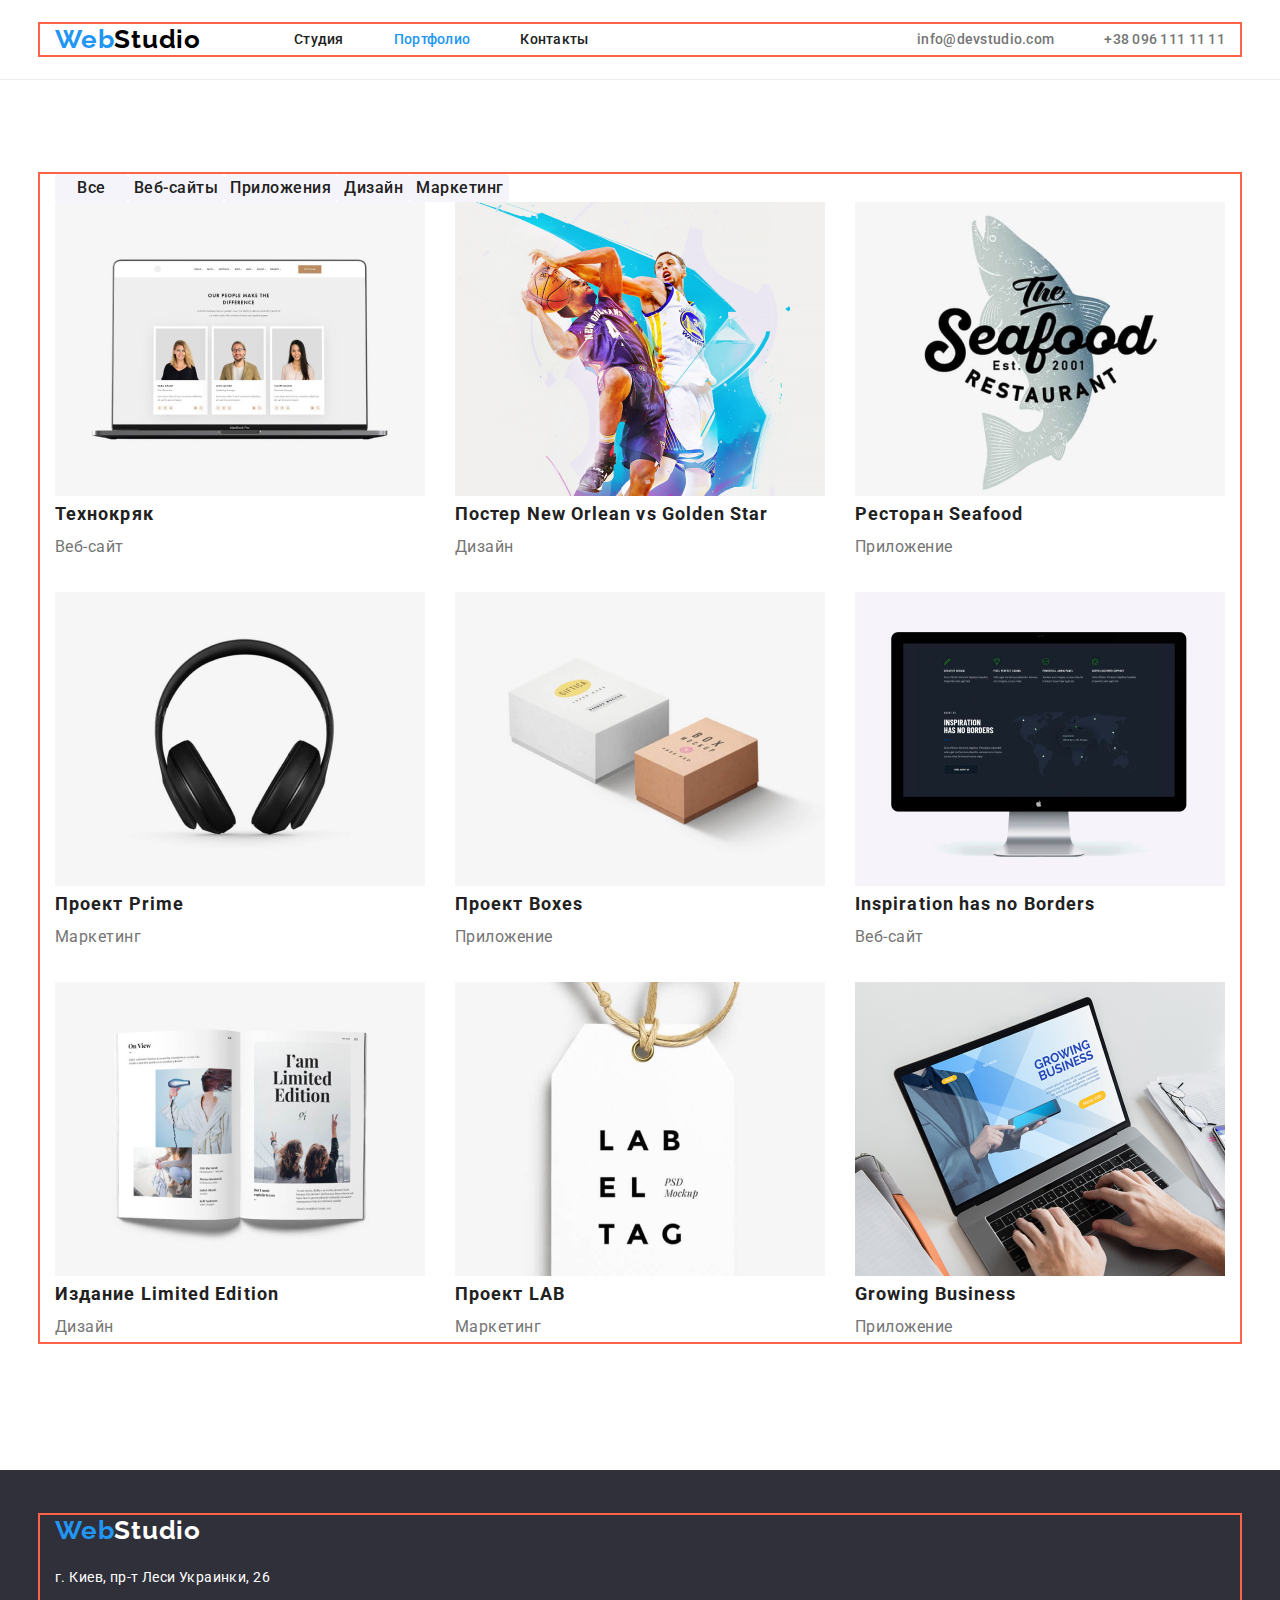
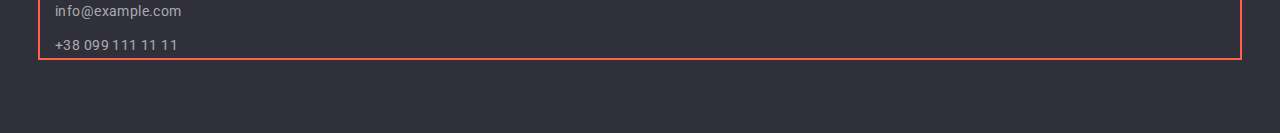
==== commit 7e075e1e: "commit" ====
--- a/portfolio.html
+++ b/portfolio.html
@@ -16,26 +16,26 @@
     <header class="page-header">
       <div class="container page-header-container"><!--page navigation-->
         <nav class="navigation">
-          <a href="#" lang="en" class="logo link list">Web<span class="logo-dark">Studio</span></a>
-          <ul class="nav-list list">
+          <a href="#" lang="en" class="logo">Web<span class="logo-dark">Studio</span></a>
+          <ul class="nav-list">
             <li class="nav-item">
-              <a class="nav-link link" href="./index.html">Студия</a>
+              <a class="nav-link" href="./index.html">Студия</a>
             </li>
             <li class="nav-item">
-              <a class="nav-link link-active link" href="./portfolio.html">Портфолио</a>
+              <a class="nav-link link-active" href="./portfolio.html">Портфолио</a>
             </li>
             <li class="nav-item">
-              <a class="nav-link link" href="#">Контакты</a>
+              <a class="nav-link" href="#">Контакты</a>
             </li>
           </ul>
         </nav>
         <!--contacts info -->
-        <ul class="header-contacts list">
+        <ul class="header-contacts">
           <li>
-            <a class="header-link-mail link" href="mailto:info@devstudio.com">info@devstudio.com</a>
+            <a class="header-link-mail" href="mailto:info@devstudio.com">info@devstudio.com</a>
           </li>
           <li>
-            <a class="header-link-phone link" href="tel:+380961111111">+38 096 111 11 11</a>
+            <a class="header-link-phone" href="tel:+380961111111">+38 096 111 11 11</a>
           </li>
         </ul>
       </div>
@@ -43,10 +43,10 @@
     <!-- MAIN SECTION -->
     <main>
       <!-- Section filtr -->
-      <section class="section-filter section">
+      <section class="section">
         <div class="container">
           <h1 class="visually-hidden">Filter</h1>
-          <ul class="filter-list list">
+          <ul class="filter-list">
             <li class="filter-item">
               <button class="filter-btn" type="button">Все</button>
             </li>
@@ -64,7 +64,7 @@
             </li>
           </ul>
           <!-- CONTENT -->
-          <ul class="content-list list">
+          <ul class="content-list">
             <li class="content-item">
               <a href="">
                 <img
@@ -171,12 +171,12 @@
     <!--Footer-->
     <footer class="page-footer">
       <div class="container">
-        <a href="#" class="logo link list logo-footer">Web<span class="logo-light">Studio</span></a>
+        <a href="#" class="logo logo-footer">Web<span class="logo-light">Studio</span></a>
         <address class="footer-addr">
-          <ul class="footer-list list">
+          <ul class="footer-list">
             <li class="footer-item">
               <a
-                class="footer-link-location link"
+                class="footer-link-location"
                 href="https://goo.gl/maps/vdUjSE2Tv6SdJSwDA"
                 target="_blank"
                 rel="noopener noreferrer"
@@ -184,10 +184,10 @@
               </a>
             </li>
             <li class="footer-item">
-              <a class="footer-link link" href="mailto:info@example.com">info@example.com</a>
+              <a class="footer-link" href="mailto:info@example.com">info@example.com</a>
             </li>
             <li class="footer-item">
-              <a class="footer-link link" href="tel:+380991111111">+38 099 111 11 11</a>
+              <a class="footer-link" href="tel:+380991111111">+38 099 111 11 11</a>
             </li>
           </ul>
         </address>
--- a/css/styles.css
+++ b/css/styles.css
@@ -26,15 +26,13 @@
     --hero-btn-box-shadow:rgba(0, 0, 0, 0.15);
     --primary-letter-spacing: 0.03em;
     --secondary-letter-spacing: 0.06em;
-
-}
-
-.list {
-    list-style: none;
-}
+    --header-border-color: #ECECEC;
+
+}
+
 h1,
 h2,
-h3
+h3,
 p{
     margin-top: 0px;
     margin-bottom: 0px;
@@ -44,6 +42,7 @@
     margin-top: 0px;
     margin-bottom: 0px;
     padding-left: 0px;
+    list-style: none;
 }
 img{
     display: block;
@@ -51,7 +50,7 @@
     height: auto;
 }
 
-.link {
+a{
     text-decoration: none;
 }
 body{
@@ -83,6 +82,9 @@
     outline: 2px solid tomato;
 }
 .page-header{
+    border-bottom-width: 1px;
+    border-bottom-style: solid;
+    border-bottom-color: var(--header-border-color);
     padding-top: 24px;
     padding-bottom: 24px;
 }
@@ -147,9 +149,9 @@
     color: var(--accent-color);
 }
 .section{
-    padding-top: 94px;
-    padding-bottom: 94px
-}
+    padding: 94px 0;
+}
+
 /* =================== /HEADER ================================= */
 
 /* ======================== Section MAIN ========================= */
@@ -159,18 +161,24 @@
     padding-top: 200px;
     padding-bottom: 200px;
     text-align: center;
+    margin: 0 auto;
+    max-width: 1600px;
 }
 
 .main-title {
-    width: 700px;
+    width: 696px;
     margin-top: 0px;
     margin-bottom: 30px;
+    margin-left: auto;
+    margin-right: auto;
     font-weight: 900;
     font-size: 44px;
     line-height: 1.36;
     letter-spacing: var(--secondary-letter-spacing);
     text-transform: uppercase;
     color: var(--main-white-color);
+
+    outline: 3px solid yellow;
 }
 .button{
     min-width: 200px;
@@ -189,6 +197,7 @@
     border-radius: 4px;
     padding: 10px 32px;
     border: 1px solid transparent;
+    outline: 3px solid yellow;
 }
 .button:hover {
     background-color: var(--btn-other-color);
@@ -218,17 +227,17 @@
 }
 .feature-list{
     display: flex;
-
-    /* ===!!!!!!! NOT WORKING!!!! ======== */
-    /* flex-wrap: wrap;  */
-    
-}
-
+    flex-wrap: wrap;
+}
+.feature-item{
+    width: 270px;
+}
 .feature-item:not(:nth-child(4n)){
     margin-right: 30px;
 }
 .feature-item:not(:nth-last-child(-n+4)){
     margin-bottom: 30px;
+    /* margin-right: 30px; */
 }
 
 
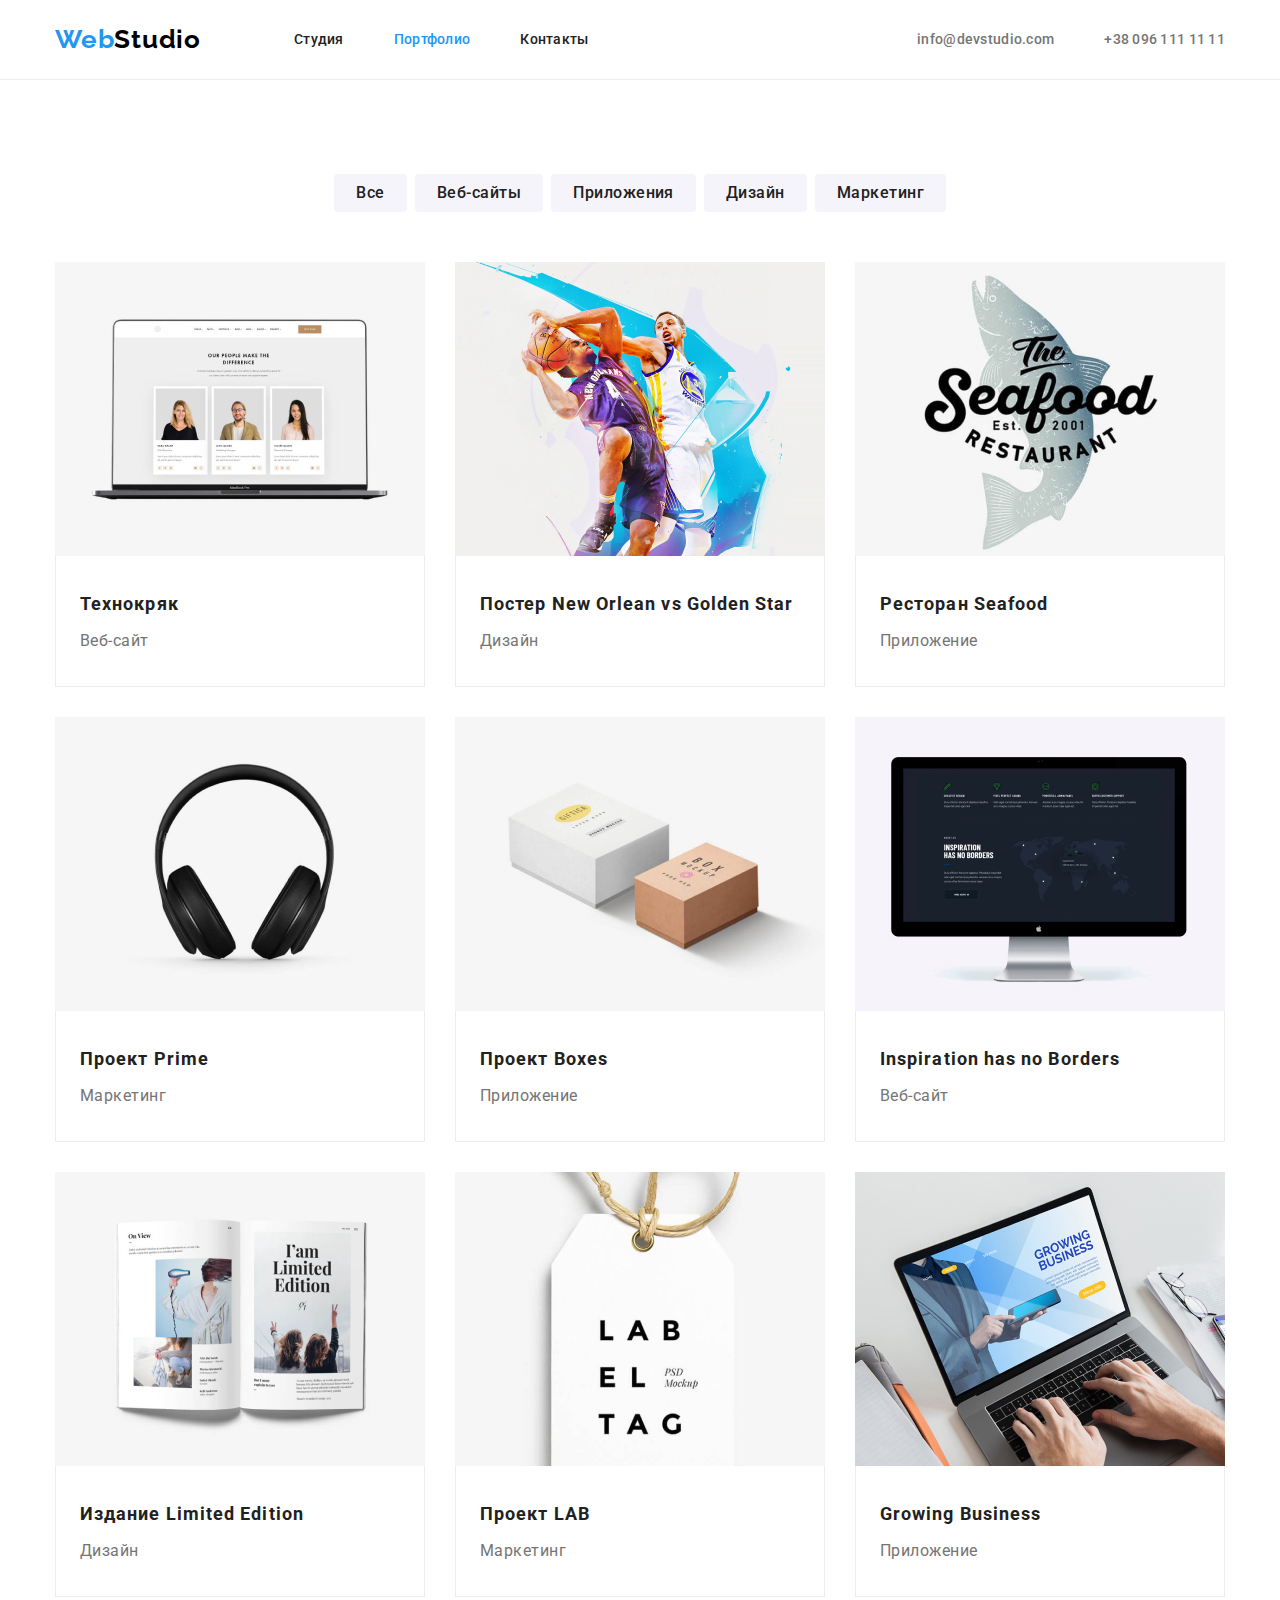
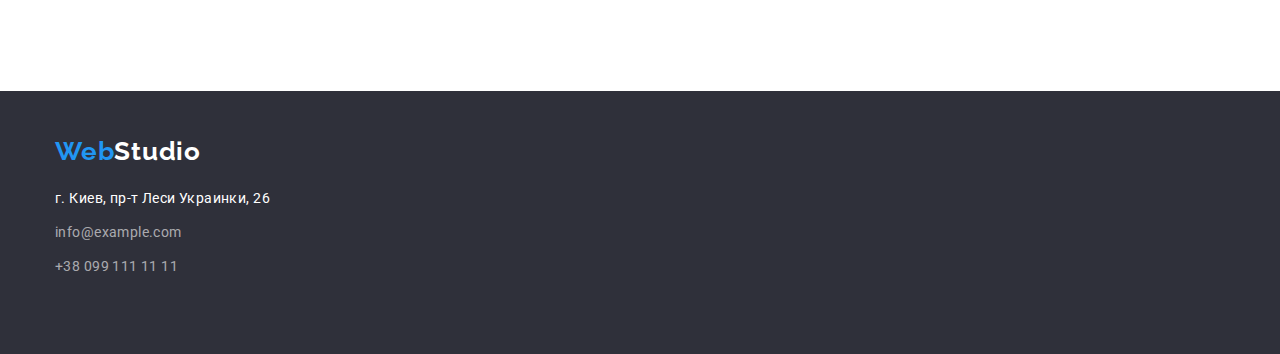
==== commit b5827ecc: "commit 10-33" ====
--- a/portfolio.html
+++ b/portfolio.html
@@ -72,9 +72,11 @@
                 src="./images/./portfolio_img/technokriak_1.jpg"
                 alt="Фото веб-сайта технокряк"
               />
-              <h2 class="content-title">Технокряк</h2>
-              <p class="content-text">Веб-сайт</p>
-              </a>
+              <div class="content-item-wpapper">
+                <h2 class="content-title">Технокряк</h2>
+                <p class="content-text">Веб-сайт</p>
+                </a>
+              </div>
             </li>
             <li class="content-item">
               <a href="">
@@ -83,9 +85,11 @@
                 src="./images/./portfolio_img/poster_new_oll_2.jpg"
                 alt="Постер New Orlean vs Golden Sta"
               />
-              <h2 class="content-title">Постер New Orlean vs Golden Star</h2>
-              <p class="content-text">Дизайн</p>
-              </a>
+              <div class="content-item-wpapper">
+                <h2 class="content-title">Постер New Orlean vs Golden Star</h2>
+                <p class="content-text">Дизайн</p>
+                </a>
+              </div>
             </li>
             <li class="content-item">
               <a href="">
@@ -94,9 +98,11 @@
                 src="./images/./portfolio_img/seafood_3.jpg"
                 alt="Ресторан Seafood"
               />
-              <h2 class="content-title">Ресторан Seafood</h2>
-              <p class="content-text">Приложение</p>
-              </a>
+              <div class="content-item-wpapper">
+                <h2 class="content-title">Ресторан Seafood</h2>
+                <p class="content-text">Приложение</p>
+                </a>
+              </div>
             </li>
             <li class="content-item">
               <a href="">
@@ -105,9 +111,11 @@
                 src="./images/./portfolio_img/prime_4.jpg"
                 alt="Фотография наушников"
               />
-              <h2 class="content-title">Проект Prime</h2>
-              <p class="content-text">Маркетинг</p>
-              </a>
+              <div class="content-item-wpapper">
+                <h2 class="content-title">Проект Prime</h2>
+                <p class="content-text">Маркетинг</p>
+                </a>
+              </div>
             </li>
             <li class="content-item">
               <a href="">
@@ -116,9 +124,11 @@
                 src="./images/./portfolio_img/boxes_5.jpg"
                 alt="Фото коробок с надписями"
               />
-              <h2 class="content-title">Проект Boxes</h2>
-              <p class="content-text">Приложение</p>
-              </a>
+              <div class="content-item-wpapper">
+                <h2 class="content-title">Проект Boxes</h2>
+                <p class="content-text">Приложение</p>
+                </a>
+              </div>
             </li>
             <li class="content-item">
               <a href="">
@@ -127,9 +137,11 @@
                 src="./images/./portfolio_img/no_borders_6.jpg"
                 alt="Фото монитора"
               />
-              <h2 class="content-title">Inspiration has no Borders</h2>
-              <p class="content-text">Веб-сайт</p>
-              </a>
+              <div class="content-item-wpapper">
+                <h2 class="content-title">Inspiration has no Borders</h2>
+                <p class="content-text">Веб-сайт</p>
+                </a>
+              </div>
             </li>
             <li class="content-item">
               <a href="">
@@ -138,9 +150,11 @@
                 src="./images/./portfolio_img/limied_editon7.jpg"
                 alt="Фото открытой книги"
               />
-              <h2 class="content-title">Издание Limited Edition</h2>
-              <p class="content-text">Дизайн</p>
-              </a>
+              <div class="content-item-wpapper">
+                <h2 class="content-title">Издание Limited Edition</h2>
+                <p class="content-text">Дизайн</p>
+                </a>
+              </div>
             </li>
             <li class="content-item">
               <a href="">
@@ -149,9 +163,11 @@
                 src="./images/./portfolio_img/lab_8.jpg"
                 alt="Фотография этикетки"
               />
-              <h2 class="content-title">Проект LAB</h2>
-              <p class="content-text">Маркетинг</p>
-              </a>
+              <div class="content-item-wpapper">
+                <h2 class="content-title">Проект LAB</h2>
+                <p class="content-text">Маркетинг</p>
+                </a>
+              </div>
             </li>
             <li class="content-item">
               <a href="">
@@ -160,9 +176,11 @@
                 src="./images/./portfolio_img/grow_bisn_9.jpg"
                 alt="Фото открытого планшета"
               />
-              <h2 class="content-title">Growing Business</h2>
-              <p class="content-text">Приложение</p>
-              </a>
+              <div class="content-item-wpapper">
+                <h2 class="content-title">Growing Business</h2>
+                <p class="content-text">Приложение</p>
+                </a>
+              </div>
             </li>
           </ul>
         </div>
--- a/css/styles.css
+++ b/css/styles.css
@@ -70,17 +70,18 @@
     clip: rect(0 0 0 0); 
     overflow: hidden; 
     } 
-
+    .section{
+        padding: 94px 0;
+    }
+    .container{
+        width: 1200px;
+        margin-left: auto;
+        margin-right: auto;
+        padding-left: 15px;
+        padding-right: 15px;
+    }
 /* ========================== HEADER================================ */
-.container{
-    width: 1200px;
-    margin-left: auto;
-    margin-right: auto;
-    padding-left: 15px;
-    padding-right: 15px;
-
-    outline: 2px solid tomato;
-}
+
 .page-header{
     border-bottom-width: 1px;
     border-bottom-style: solid;
@@ -91,6 +92,8 @@
 .page-header-container{
     display: flex;
     align-items: center;
+    /* -- Можно justify-content: space-between; если 2 флекс элемента, и убрать margin-left: auto; в header-contacts ---*/
+    
     
 }
 .navigation{
@@ -147,9 +150,6 @@
 
 .link-active {
     color: var(--accent-color);
-}
-.section{
-    padding: 94px 0;
 }
 
 /* =================== /HEADER ================================= */
@@ -177,8 +177,6 @@
     letter-spacing: var(--secondary-letter-spacing);
     text-transform: uppercase;
     color: var(--main-white-color);
-
-    outline: 3px solid yellow;
 }
 .button{
     min-width: 200px;
@@ -187,9 +185,6 @@
     font-size: 16px;
     line-height: 1.88;
     cursor: pointer;
-    display: inline-block;
-    align-items: center;
-    text-align: center;
     letter-spacing: var(--secondary-letter-spacing);
     box-shadow: var(--hero-btn-box-shadow);
     color: var(--main-white-color);
@@ -197,7 +192,6 @@
     border-radius: 4px;
     padding: 10px 32px;
     border: 1px solid transparent;
-    outline: 3px solid yellow;
 }
 .button:hover {
     background-color: var(--btn-other-color);
@@ -225,7 +219,23 @@
     letter-spacing: var(--primary-letter-spacing);
     margin-top: 0px;
 }
+
 .feature-list{
+    display: flex;
+    flex-wrap: wrap;
+    margin: -15px;
+}
+.feature-item{
+    margin: 15px;
+    flex-basis: calc((100% - 120px) / 4);
+}
+
+/* ==== Второй способ добавления элементов ======
+ Получается что калькулятор не правильно работает 
+ с построением через  nth-child ????????? 
+ если поменяем width: 270px; на flex-basis: calc((100%-90px) / 4);*/
+
+/* .feature-list{
     display: flex;
     flex-wrap: wrap;
 }
@@ -237,9 +247,19 @@
 }
 .feature-item:not(:nth-last-child(-n+4)){
     margin-bottom: 30px;
-    /* margin-right: 30px; */
-}
-
+} */
+
+/* ==== Третий gap способ добавления элементов ====== */
+/* == НЕ РАБОТАЕТ ТОЖЕ !! если calc((100%-90px) / 4) */
+
+/* .feature-list{
+    gap: 30px;
+    display: flex;
+    flex-wrap: wrap;
+}
+.feature-item{
+    flex-basis: calc((100%-120px) / 4);
+} */
 
 /* =========================== /FEATURES ============================== */
 
@@ -247,13 +267,25 @@
 .work-list{
     display: flex;
     flex-wrap: wrap;
-}
-.work-item:not(:nth-child(3n)){
+    margin-left: -30px;
+    margin-top: -30px;
+}
+/*
+ .work-item:not(:nth-child(3n)){
     margin-right: 30px;
 }
 .work-item:not(:nth-last-child(-n+3)){
     margin-bottom: 30px;
 }
+} */
+
+.work-item{
+    flex-basis: calc((100% - 90px) / 3);
+    margin-left: 30px;
+    margin-top: 30px;
+}
+
+
 
 .section-title{
         font-weight: var(--secondary-font-weight);
@@ -273,23 +305,34 @@
 .section-team{
     background: var(--main-bg-lite-color);
 }
-.team-list{
-    display: flex;
-    flex-wrap: wrap;
-
-    /* margin-left: -30px;
-    margin-top: -30px; */
-}
+/* .team-list{
+    display: flex;
+    flex-wrap: wrap;
+}
+
 .team-item:not(:nth-child(4n)){
     margin-right: 30px;
 }
 .team-item:not(:nth-last-child(-n+4)){
     margin-bottom: 30px;
-}
-/* .team-item{
+} */
+
+
+/* Можно так  в team-list кроме flex и wrap добавить */
+.team-list{
+    display: flex;
+    flex-wrap: wrap;
+    margin-left: -30px;
+    margin-top: -30px
+}
+.team-item{
+    flex-basis: calc((100% - 120px) / 4);
     margin-left: 30px;
     margin-top: 30px;
-} */
+    background: var(--main-white-color);
+    box-shadow: 0px 1px 3px rgba(0, 0, 0, 0.12), 0px 1px 1px rgba(0, 0, 0, 0.14), 0px 2px 1px rgba(0, 0, 0, 0.2);
+    border-radius: 0px 0px 4px 4px;
+}
 
 
 .team-title{
@@ -349,10 +392,13 @@
 
 .filter-list{
     display: flex;
+    flex-wrap: wrap;
+    margin-bottom: 50px;
+    justify-content: center;
+}
+.filter-item:not(:last-child){
+    margin-right: 8px;
     
-}
-.filter-item{
-    align-items: center;
 }
 .filter-btn {
     min-width: 73px;
@@ -360,16 +406,13 @@
     font-weight: 500;
     font-size: 16px;
     line-height: 1.63;
-    text-align: center;
     letter-spacing: var(--primary-letter-spacing);
     color: var(--main-h-color);
     border: none;
     background: var(--main-bg-lite-color);
     border-radius: 4px;
     cursor: pointer;
-
-    display: inline-block;
-    align-items: center;
+    padding: 6px 22px;
 }
 
 .filter-btn:hover,
@@ -384,14 +427,19 @@
 .content-list{
     display: flex;
     flex-wrap: wrap;
-    /* ===== Not working ===== */
-    margin-bottom: 34px;
-}
-.content-item:not(:nth-child(3n)){
-    margin-right: 30px;
-}
-.content-item:not(:nth-last-child(-n+3)){
-    margin-bottom: 30px;
+    margin-left: -30px;
+    margin-top: -30px;
+}
+.content-item{
+    flex-basis: calc((100% - 90px) / 3);
+    margin-left: 30px;
+    margin-top: 30px;
+}
+.content-item-wpapper{
+    border: 1px solid var(--header-border-color);
+    border-top: none;
+    padding-top: 30px;
+    padding-bottom: 30px;
 }
 
 .content-title{
@@ -400,6 +448,9 @@
     line-height: 2;
     letter-spacing: 0.06em;
     color: var(--main-h-color);
+
+    margin-left: 24px;
+    margin-bottom: 4px;
 }
 .content-text{
     font-weight: var(--primary-font-weight);
@@ -407,6 +458,8 @@
     line-height: 1.88;
     letter-spacing: var(--primary-letter-spacing);
     color: var(--main-p-color);
+
+    margin-left: 24px;
 }
 /* ====== /Content =======*/
 /* ============================= /PORTFOLIO html ====================== */
